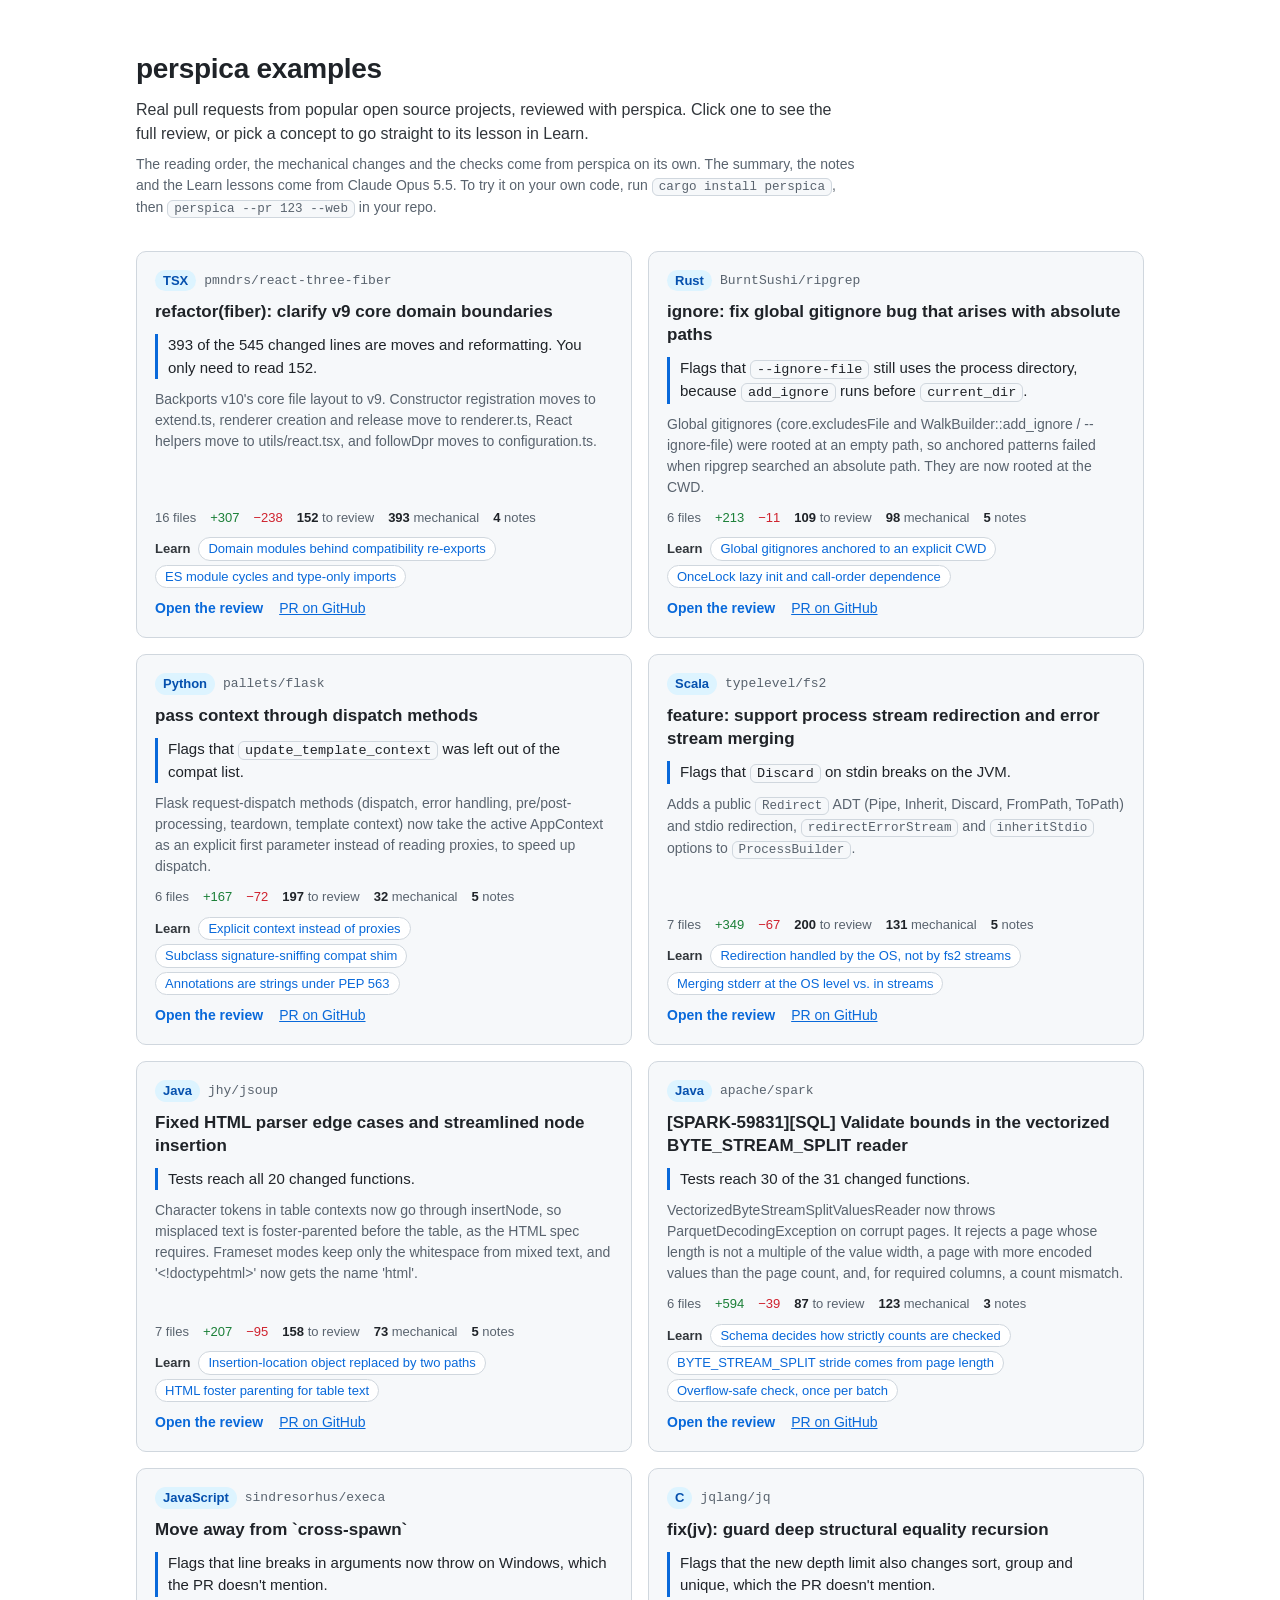
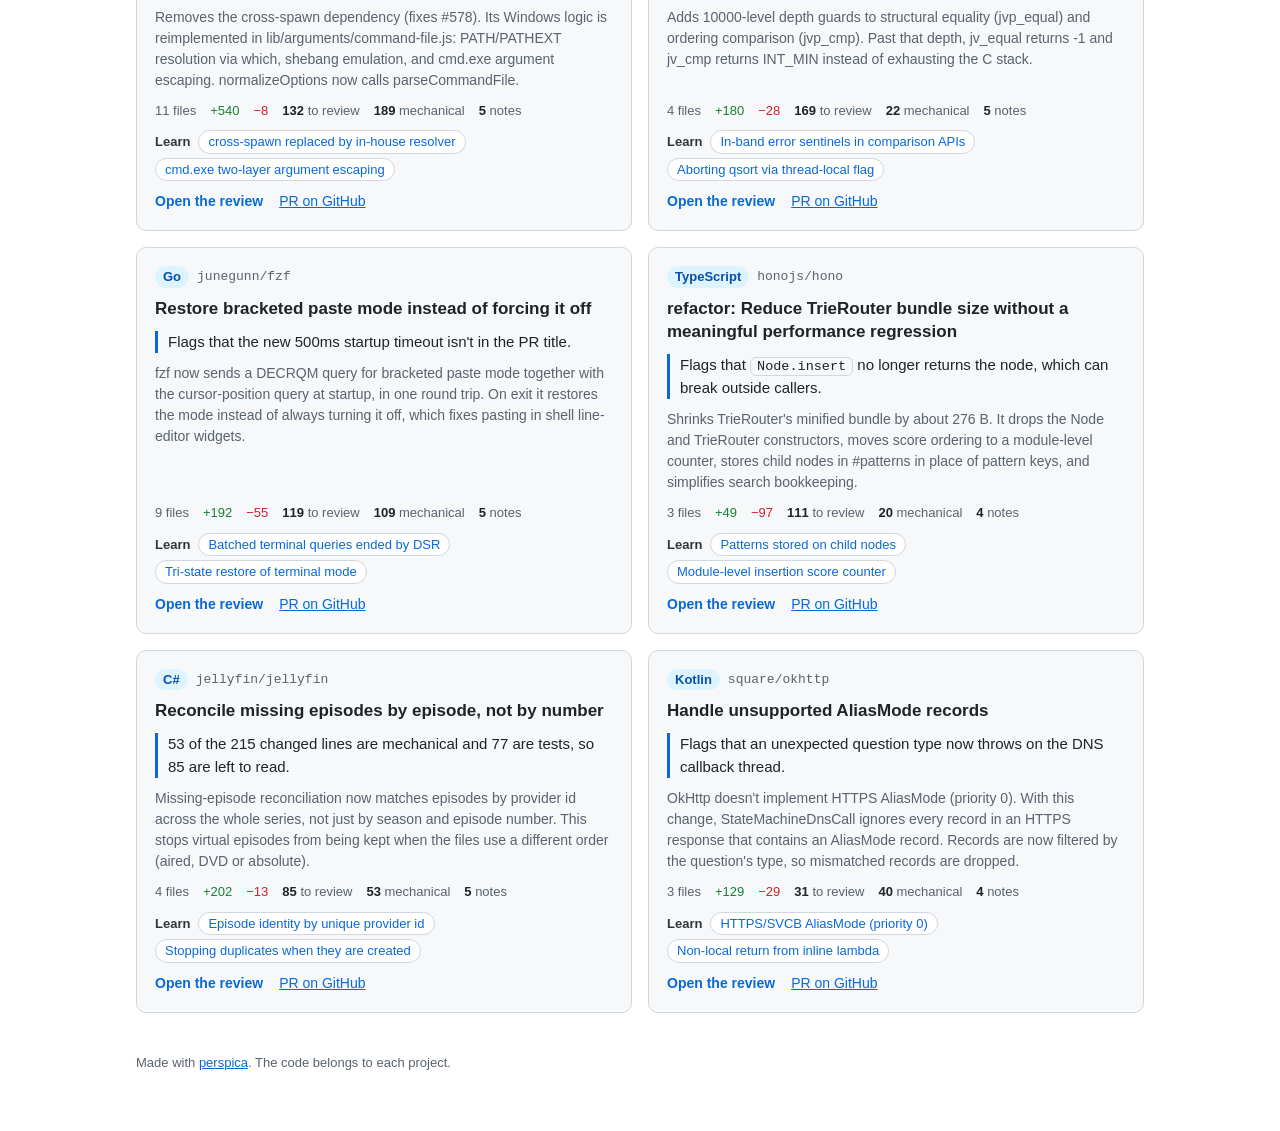
==== index.html @ 1fff48dc "Examples with the new viewer and Learn" ====
<!DOCTYPE html>
<html lang="en">
<head>
<meta charset="UTF-8">
<meta name="viewport" content="width=device-width, initial-scale=1.0">
<title>perspica examples</title>
<meta name="description" content="Real pull requests from popular open source projects, reviewed with perspica.">
<link rel="icon" href="data:image/svg+xml,%3Csvg xmlns='http://www.w3.org/2000/svg' viewBox='0 0 32 32'%3E%3Cg fill='none' stroke-linecap='round' transform='translate(1.4 -1)'%3E%3Cpath stroke='%2357606a' stroke-width='2.8' d='M7.6 13.8V28.4'/%3E%3Ccircle stroke='%2357606a' stroke-width='2.8' cx='15.2' cy='13.8' r='7.6'/%3E%3Cpath stroke='%2358a6ff' stroke-width='3' d='M11.3 13.8h7.8'/%3E%3C/g%3E%3C/svg%3E">
<style>
:root {
    color-scheme: light;
    --bg-0: #ffffff; --bg-1: #f6f8fa; --border: #d0d7de;
    --text-0: #1f2328; --text-1: #31363b; --text-2: #59636e;
    --accent: #0969da; --add: #1a7f37; --del: #cf222e; --chip: #ddf4ff; --chip-fg: #0550ae;
    --font: -apple-system, BlinkMacSystemFont, "Segoe UI", "Noto Sans", Helvetica, Arial, sans-serif;
    --mono: ui-monospace, SFMono-Regular, "SF Mono", Menlo, Consolas, monospace;
}
@media (prefers-color-scheme: dark) {
    :root {
        color-scheme: dark;
        --bg-0: #0d1117; --bg-1: #161b22; --border: #30363d;
        --text-0: #e6edf3; --text-1: #c9d1d9; --text-2: #8b949e;
        --accent: #58a6ff; --add: #56d364; --del: #f85149; --chip: #1f6feb26; --chip-fg: #79c0ff;
    }
}
* { box-sizing: border-box; }
body { margin: 0; background: var(--bg-0); color: var(--text-0); font-family: var(--font); line-height: 1.5; }
main { max-width: 1040px; margin: 0 auto; padding: 48px 16px 64px; }
header h1 { font-size: 28px; margin: 0 0 8px; letter-spacing: -0.01em; }
header h1 a { color: inherit; text-decoration: none; }
header p { margin: 0 0 8px; color: var(--text-1); max-width: 720px; }
header .small { color: var(--text-2); font-size: 14px; }
code { font-family: var(--mono); font-size: 0.9em; background: var(--bg-1); border: 1px solid var(--border); padding: 1px 6px; border-radius: 6px; }
a { color: var(--accent); }
.grid { display: grid; grid-template-columns: repeat(auto-fill, minmax(min(100%, 460px), 1fr)); gap: 16px; margin-top: 32px; }
.card { display: flex; flex-direction: column; gap: 10px; padding: 18px; background: var(--bg-1); border: 1px solid var(--border); border-radius: 10px; }
.meta { display: flex; gap: 8px; align-items: center; font-size: 13px; color: var(--text-2); min-width: 0; }
.lang { background: var(--chip); color: var(--chip-fg); font-weight: 600; padding: 1px 8px; border-radius: 999px; flex: none; }
.repo { font-family: var(--mono); overflow: hidden; text-overflow: ellipsis; white-space: nowrap; }
.card h2 { font-size: 17px; margin: 0; line-height: 1.35; }
.card h2 a { color: var(--text-0); text-decoration: none; }
.card h2 a:hover { color: var(--accent); }
.hook { margin: 0; color: var(--text-0); font-size: 15px; font-weight: 500; padding-left: 10px; border-left: 3px solid var(--accent); }
.summary { margin: 0; color: var(--text-2); font-size: 14px; flex: 1; }
.stats { display: flex; flex-wrap: wrap; gap: 4px 14px; font-size: 13px; color: var(--text-2); }
.stats b { color: var(--text-0); font-weight: 600; }
.add { color: var(--add); } .del { color: var(--del); }
.learn { display: flex; flex-wrap: wrap; align-items: baseline; gap: 4px 8px; margin: 0; font-size: 13px; color: var(--text-2); }
.learn .tag { font-weight: 600; color: var(--text-1); }
.learn a { color: var(--accent); text-decoration: none; background: var(--bg-0); border: 1px solid var(--border); border-radius: 999px; padding: 1px 9px; }
.learn a:hover { border-color: var(--accent); }
.links { display: flex; gap: 16px; font-size: 14px; }
.links .open { font-weight: 600; text-decoration: none; }
.links a:hover { text-decoration: underline; }
footer { margin-top: 40px; color: var(--text-2); font-size: 13px; }
</style>
</head>
<body>
<main>
  <header>
    <h1><a href="https://github.com/sshah03/perspica">perspica</a> examples</h1>
    <p>Real pull requests from popular open source projects, reviewed with perspica. Click one to see the full review, or pick a concept to go straight to its lesson in Learn.</p>
    <p class="small">The reading order, the mechanical changes and the checks come from perspica on its own. The summary, the notes and the Learn lessons come from Claude Opus 5.5. To try it on your own code, run <code>cargo install perspica</code>, then <code>perspica --pr 123 --web</code> in your repo.</p>
  </header>
  <section class="grid">
      <article class="card">
        <div class="meta"><span class="lang">TSX</span><span class="repo">pmndrs/react-three-fiber</span></div>
        <h2><a href="examples/react-three-fiber-4008.html">refactor(fiber): clarify v9 core domain boundaries</a></h2>
        <p class="hook">393 of the 545 changed lines are moves and reformatting. You only need to read 152.</p>
        <p class="summary">Backports v10&#x27;s core file layout to v9. Constructor registration moves to extend.ts, renderer creation and release move to renderer.ts, React helpers move to utils/react.tsx, and followDpr moves to configuration.ts.</p>
        <div class="stats">
          <span>16 files</span><span class="add">+307</span><span class="del">−238</span>
          <span><b>152</b> to review</span><span><b>393</b> mechanical</span><span><b>4</b> notes</span>
        </div>
        <p class="learn"><span class="tag">Learn</span><a href="examples/react-three-fiber-4008.html#area=learn&amp;concept=c1">Domain modules behind compatibility re-exports</a><a href="examples/react-three-fiber-4008.html#area=learn&amp;concept=c2">ES module cycles and type-only imports</a></p>
        <div class="links"><a class="open" href="examples/react-three-fiber-4008.html">Open the review</a><a class="gh" href="https://github.com/pmndrs/react-three-fiber/pull/4008">PR on GitHub</a></div>
      </article>
      <article class="card">
        <div class="meta"><span class="lang">Rust</span><span class="repo">BurntSushi/ripgrep</span></div>
        <h2><a href="examples/ripgrep-3189.html">ignore: fix global gitignore bug that arises with absolute paths</a></h2>
        <p class="hook">Flags that <code>--ignore-file</code> still uses the process directory, because <code>add_ignore</code> runs before <code>current_dir</code>.</p>
        <p class="summary">Global gitignores (core.excludesFile and WalkBuilder::add_ignore / --ignore-file) were rooted at an empty path, so anchored patterns failed when ripgrep searched an absolute path. They are now rooted at the CWD.</p>
        <div class="stats">
          <span>6 files</span><span class="add">+213</span><span class="del">−11</span>
          <span><b>109</b> to review</span><span><b>98</b> mechanical</span><span><b>5</b> notes</span>
        </div>
        <p class="learn"><span class="tag">Learn</span><a href="examples/ripgrep-3189.html#area=learn&amp;concept=c1">Global gitignores anchored to an explicit CWD</a><a href="examples/ripgrep-3189.html#area=learn&amp;concept=c2">OnceLock lazy init and call-order dependence</a></p>
        <div class="links"><a class="open" href="examples/ripgrep-3189.html">Open the review</a><a class="gh" href="https://github.com/BurntSushi/ripgrep/pull/3189">PR on GitHub</a></div>
      </article>
      <article class="card">
        <div class="meta"><span class="lang">Python</span><span class="repo">pallets/flask</span></div>
        <h2><a href="examples/flask-5818.html">pass context through dispatch methods</a></h2>
        <p class="hook">Flags that <code>update_template_context</code> was left out of the compat list.</p>
        <p class="summary">Flask request-dispatch methods (dispatch, error handling, pre/post-processing, teardown, template context) now take the active AppContext as an explicit first parameter instead of reading proxies, to speed up dispatch.</p>
        <div class="stats">
          <span>6 files</span><span class="add">+167</span><span class="del">−72</span>
          <span><b>197</b> to review</span><span><b>32</b> mechanical</span><span><b>5</b> notes</span>
        </div>
        <p class="learn"><span class="tag">Learn</span><a href="examples/flask-5818.html#area=learn&amp;concept=c1">Explicit context instead of proxies</a><a href="examples/flask-5818.html#area=learn&amp;concept=c2">Subclass signature-sniffing compat shim</a><a href="examples/flask-5818.html#area=learn&amp;concept=c3">Annotations are strings under PEP 563</a></p>
        <div class="links"><a class="open" href="examples/flask-5818.html">Open the review</a><a class="gh" href="https://github.com/pallets/flask/pull/5818">PR on GitHub</a></div>
      </article>
      <article class="card">
        <div class="meta"><span class="lang">Scala</span><span class="repo">typelevel/fs2</span></div>
        <h2><a href="examples/fs2-3681.html">feature: support process stream redirection and error stream merging </a></h2>
        <p class="hook">Flags that <code>Discard</code> on stdin breaks on the JVM.</p>
        <p class="summary">Adds a public <code>Redirect</code> ADT (Pipe, Inherit, Discard, FromPath, ToPath) and stdio redirection, <code>redirectErrorStream</code> and <code>inheritStdio</code> options to <code>ProcessBuilder</code>.</p>
        <div class="stats">
          <span>7 files</span><span class="add">+349</span><span class="del">−67</span>
          <span><b>200</b> to review</span><span><b>131</b> mechanical</span><span><b>5</b> notes</span>
        </div>
        <p class="learn"><span class="tag">Learn</span><a href="examples/fs2-3681.html#area=learn&amp;concept=c1">Redirection handled by the OS, not by fs2 streams</a><a href="examples/fs2-3681.html#area=learn&amp;concept=c2">Merging stderr at the OS level vs. in streams</a></p>
        <div class="links"><a class="open" href="examples/fs2-3681.html">Open the review</a><a class="gh" href="https://github.com/typelevel/fs2/pull/3681">PR on GitHub</a></div>
      </article>
      <article class="card">
        <div class="meta"><span class="lang">Java</span><span class="repo">jhy/jsoup</span></div>
        <h2><a href="examples/jsoup-2618.html">Fixed HTML parser edge cases and streamlined node insertion</a></h2>
        <p class="hook">Tests reach all 20 changed functions.</p>
        <p class="summary">Character tokens in table contexts now go through insertNode, so misplaced text is foster-parented before the table, as the HTML spec requires. Frameset modes keep only the whitespace from mixed text, and &#x27;&lt;!doctypehtml&gt;&#x27; now gets the name &#x27;html&#x27;.</p>
        <div class="stats">
          <span>7 files</span><span class="add">+207</span><span class="del">−95</span>
          <span><b>158</b> to review</span><span><b>73</b> mechanical</span><span><b>5</b> notes</span>
        </div>
        <p class="learn"><span class="tag">Learn</span><a href="examples/jsoup-2618.html#area=learn&amp;concept=c1">Insertion-location object replaced by two paths</a><a href="examples/jsoup-2618.html#area=learn&amp;concept=c2">HTML foster parenting for table text</a></p>
        <div class="links"><a class="open" href="examples/jsoup-2618.html">Open the review</a><a class="gh" href="https://github.com/jhy/jsoup/pull/2618">PR on GitHub</a></div>
      </article>
      <article class="card">
        <div class="meta"><span class="lang">Java</span><span class="repo">apache/spark</span></div>
        <h2><a href="examples/spark-59118.html">[SPARK-59831][SQL] Validate bounds in the vectorized BYTE_STREAM_SPLIT reader</a></h2>
        <p class="hook">Tests reach 30 of the 31 changed functions.</p>
        <p class="summary">VectorizedByteStreamSplitValuesReader now throws ParquetDecodingException on corrupt pages. It rejects a page whose length is not a multiple of the value width, a page with more encoded values than the page count, and, for required columns, a count mismatch.</p>
        <div class="stats">
          <span>6 files</span><span class="add">+594</span><span class="del">−39</span>
          <span><b>87</b> to review</span><span><b>123</b> mechanical</span><span><b>3</b> notes</span>
        </div>
        <p class="learn"><span class="tag">Learn</span><a href="examples/spark-59118.html#area=learn&amp;concept=c1">Schema decides how strictly counts are checked</a><a href="examples/spark-59118.html#area=learn&amp;concept=c2">BYTE_STREAM_SPLIT stride comes from page length</a><a href="examples/spark-59118.html#area=learn&amp;concept=c3">Overflow-safe check, once per batch</a></p>
        <div class="links"><a class="open" href="examples/spark-59118.html">Open the review</a><a class="gh" href="https://github.com/apache/spark/pull/59118">PR on GitHub</a></div>
      </article>
      <article class="card">
        <div class="meta"><span class="lang">JavaScript</span><span class="repo">sindresorhus/execa</span></div>
        <h2><a href="examples/execa-1251.html">Move away from `cross-spawn`</a></h2>
        <p class="hook">Flags that line breaks in arguments now throw on Windows, which the PR doesn't mention.</p>
        <p class="summary">Removes the cross-spawn dependency (fixes #578). Its Windows logic is reimplemented in lib/arguments/command-file.js: PATH/PATHEXT resolution via which, shebang emulation, and cmd.exe argument escaping. normalizeOptions now calls parseCommandFile.</p>
        <div class="stats">
          <span>11 files</span><span class="add">+540</span><span class="del">−8</span>
          <span><b>132</b> to review</span><span><b>189</b> mechanical</span><span><b>5</b> notes</span>
        </div>
        <p class="learn"><span class="tag">Learn</span><a href="examples/execa-1251.html#area=learn&amp;concept=c1">cross-spawn replaced by in-house resolver</a><a href="examples/execa-1251.html#area=learn&amp;concept=c2">cmd.exe two-layer argument escaping</a></p>
        <div class="links"><a class="open" href="examples/execa-1251.html">Open the review</a><a class="gh" href="https://github.com/sindresorhus/execa/pull/1251">PR on GitHub</a></div>
      </article>
      <article class="card">
        <div class="meta"><span class="lang">C</span><span class="repo">jqlang/jq</span></div>
        <h2><a href="examples/jq-3539.html">fix(jv): guard deep structural equality recursion</a></h2>
        <p class="hook">Flags that the new depth limit also changes sort, group and unique, which the PR doesn't mention.</p>
        <p class="summary">Adds 10000-level depth guards to structural equality (jvp_equal) and ordering comparison (jvp_cmp). Past that depth, jv_equal returns -1 and jv_cmp returns INT_MIN instead of exhausting the C stack.</p>
        <div class="stats">
          <span>4 files</span><span class="add">+180</span><span class="del">−28</span>
          <span><b>169</b> to review</span><span><b>22</b> mechanical</span><span><b>5</b> notes</span>
        </div>
        <p class="learn"><span class="tag">Learn</span><a href="examples/jq-3539.html#area=learn&amp;concept=c1">In-band error sentinels in comparison APIs</a><a href="examples/jq-3539.html#area=learn&amp;concept=c2">Aborting qsort via thread-local flag</a></p>
        <div class="links"><a class="open" href="examples/jq-3539.html">Open the review</a><a class="gh" href="https://github.com/jqlang/jq/pull/3539">PR on GitHub</a></div>
      </article>
      <article class="card">
        <div class="meta"><span class="lang">Go</span><span class="repo">junegunn/fzf</span></div>
        <h2><a href="examples/fzf-4891.html">Restore bracketed paste mode instead of forcing it off</a></h2>
        <p class="hook">Flags that the new 500ms startup timeout isn't in the PR title.</p>
        <p class="summary">fzf now sends a DECRQM query for bracketed paste mode together with the cursor-position query at startup, in one round trip. On exit it restores the mode instead of always turning it off, which fixes pasting in shell line-editor widgets.</p>
        <div class="stats">
          <span>9 files</span><span class="add">+192</span><span class="del">−55</span>
          <span><b>119</b> to review</span><span><b>109</b> mechanical</span><span><b>5</b> notes</span>
        </div>
        <p class="learn"><span class="tag">Learn</span><a href="examples/fzf-4891.html#area=learn&amp;concept=c1">Batched terminal queries ended by DSR</a><a href="examples/fzf-4891.html#area=learn&amp;concept=c2">Tri-state restore of terminal mode</a></p>
        <div class="links"><a class="open" href="examples/fzf-4891.html">Open the review</a><a class="gh" href="https://github.com/junegunn/fzf/pull/4891">PR on GitHub</a></div>
      </article>
      <article class="card">
        <div class="meta"><span class="lang">TypeScript</span><span class="repo">honojs/hono</span></div>
        <h2><a href="examples/hono-5237.html">refactor: Reduce TrieRouter bundle size without a meaningful performance regression</a></h2>
        <p class="hook">Flags that <code>Node.insert</code> no longer returns the node, which can break outside callers.</p>
        <p class="summary">Shrinks TrieRouter&#x27;s minified bundle by about 276 B. It drops the Node and TrieRouter constructors, moves score ordering to a module-level counter, stores child nodes in #patterns in place of pattern keys, and simplifies search bookkeeping.</p>
        <div class="stats">
          <span>3 files</span><span class="add">+49</span><span class="del">−97</span>
          <span><b>111</b> to review</span><span><b>20</b> mechanical</span><span><b>4</b> notes</span>
        </div>
        <p class="learn"><span class="tag">Learn</span><a href="examples/hono-5237.html#area=learn&amp;concept=c1">Patterns stored on child nodes</a><a href="examples/hono-5237.html#area=learn&amp;concept=c2">Module-level insertion score counter</a></p>
        <div class="links"><a class="open" href="examples/hono-5237.html">Open the review</a><a class="gh" href="https://github.com/honojs/hono/pull/5237">PR on GitHub</a></div>
      </article>
      <article class="card">
        <div class="meta"><span class="lang">C#</span><span class="repo">jellyfin/jellyfin</span></div>
        <h2><a href="examples/jellyfin-18090.html">Reconcile missing episodes by episode, not by number</a></h2>
        <p class="hook">53 of the 215 changed lines are mechanical and 77 are tests, so 85 are left to read.</p>
        <p class="summary">Missing-episode reconciliation now matches episodes by provider id across the whole series, not just by season and episode number. This stops virtual episodes from being kept when the files use a different order (aired, DVD or absolute).</p>
        <div class="stats">
          <span>4 files</span><span class="add">+202</span><span class="del">−13</span>
          <span><b>85</b> to review</span><span><b>53</b> mechanical</span><span><b>5</b> notes</span>
        </div>
        <p class="learn"><span class="tag">Learn</span><a href="examples/jellyfin-18090.html#area=learn&amp;concept=c1">Episode identity by unique provider id</a><a href="examples/jellyfin-18090.html#area=learn&amp;concept=c2">Stopping duplicates when they are created</a></p>
        <div class="links"><a class="open" href="examples/jellyfin-18090.html">Open the review</a><a class="gh" href="https://github.com/jellyfin/jellyfin/pull/18090">PR on GitHub</a></div>
      </article>
      <article class="card">
        <div class="meta"><span class="lang">Kotlin</span><span class="repo">square/okhttp</span></div>
        <h2><a href="examples/okhttp-9656.html">Handle unsupported AliasMode records</a></h2>
        <p class="hook">Flags that an unexpected question type now throws on the DNS callback thread.</p>
        <p class="summary">OkHttp doesn&#x27;t implement HTTPS AliasMode (priority 0). With this change, StateMachineDnsCall ignores every record in an HTTPS response that contains an AliasMode record. Records are now filtered by the question&#x27;s type, so mismatched records are dropped.</p>
        <div class="stats">
          <span>3 files</span><span class="add">+129</span><span class="del">−29</span>
          <span><b>31</b> to review</span><span><b>40</b> mechanical</span><span><b>4</b> notes</span>
        </div>
        <p class="learn"><span class="tag">Learn</span><a href="examples/okhttp-9656.html#area=learn&amp;concept=c1">HTTPS/SVCB AliasMode (priority 0)</a><a href="examples/okhttp-9656.html#area=learn&amp;concept=c2">Non-local return from inline lambda</a></p>
        <div class="links"><a class="open" href="examples/okhttp-9656.html">Open the review</a><a class="gh" href="https://github.com/square/okhttp/pull/9656">PR on GitHub</a></div>
      </article>
  </section>
  <footer>Made with <a href="https://github.com/sshah03/perspica">perspica</a>. The code belongs to each project.</footer>
</main>
</body>
</html>
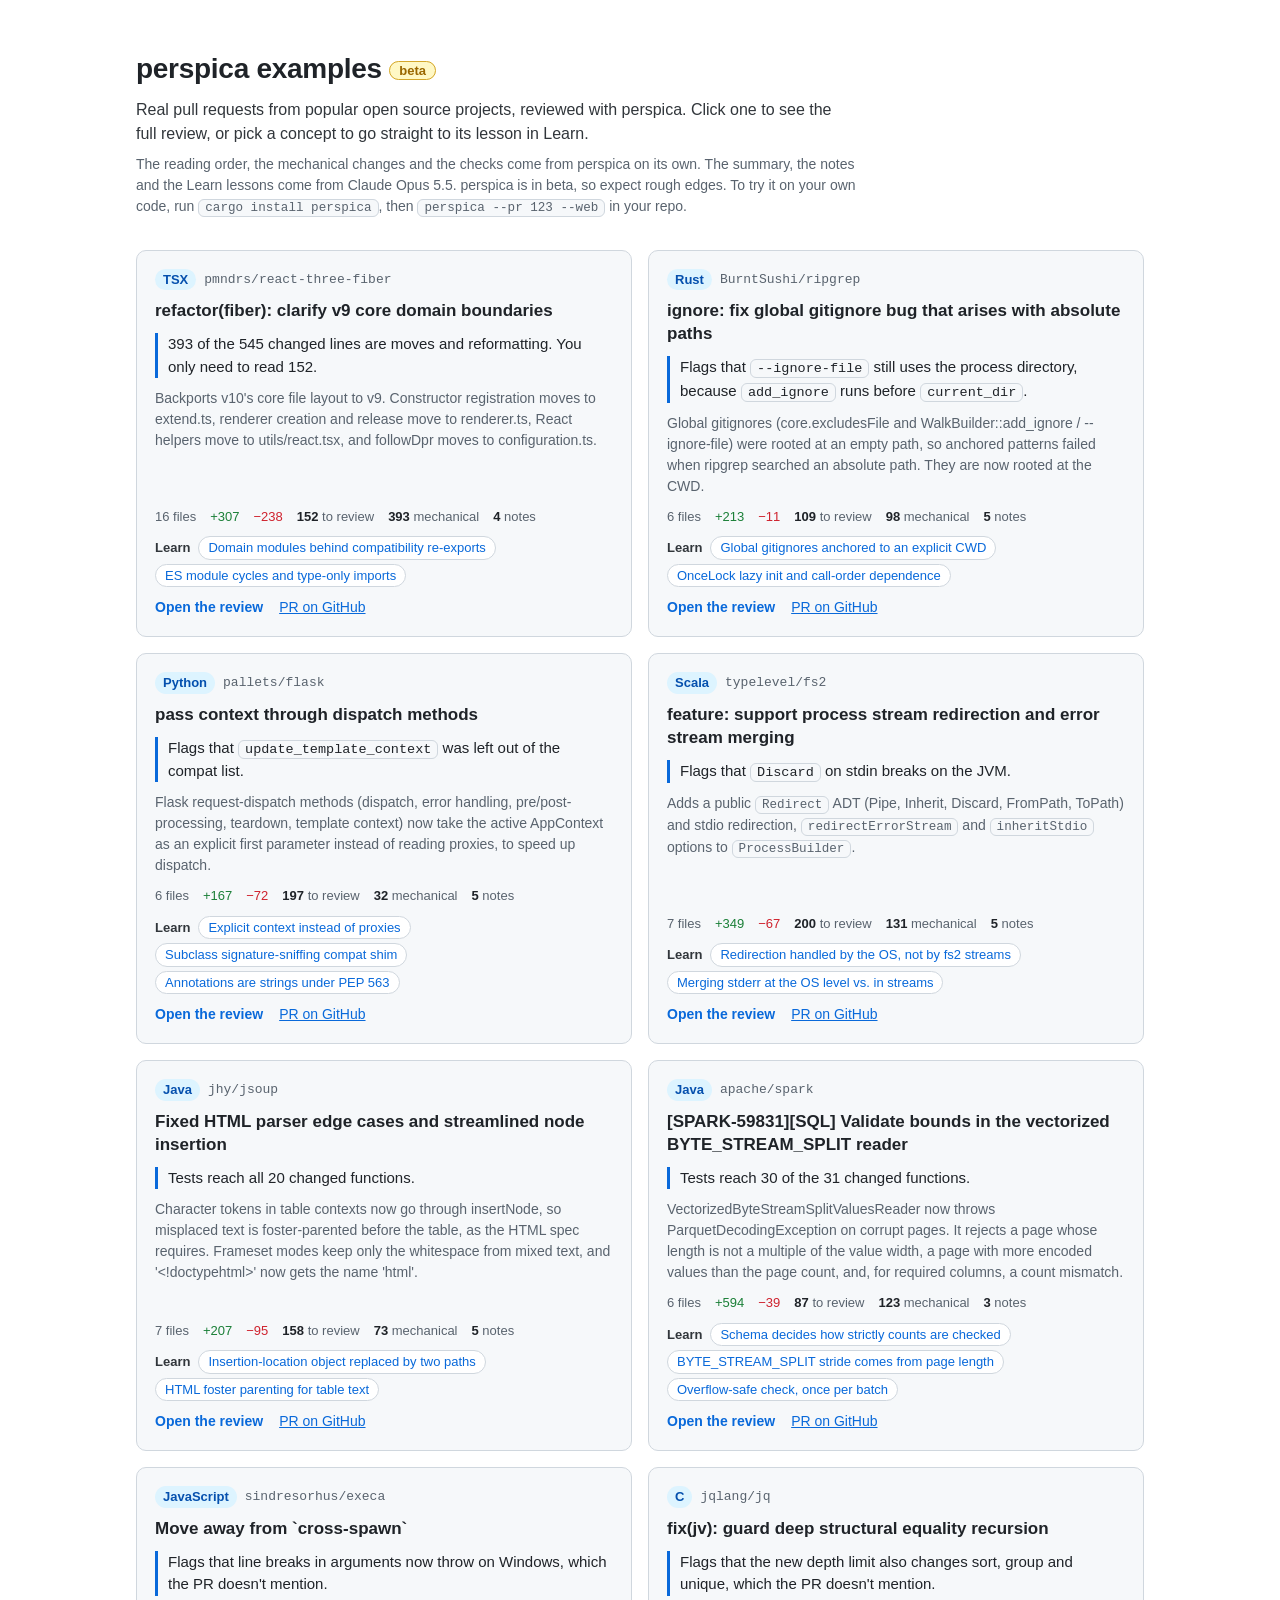
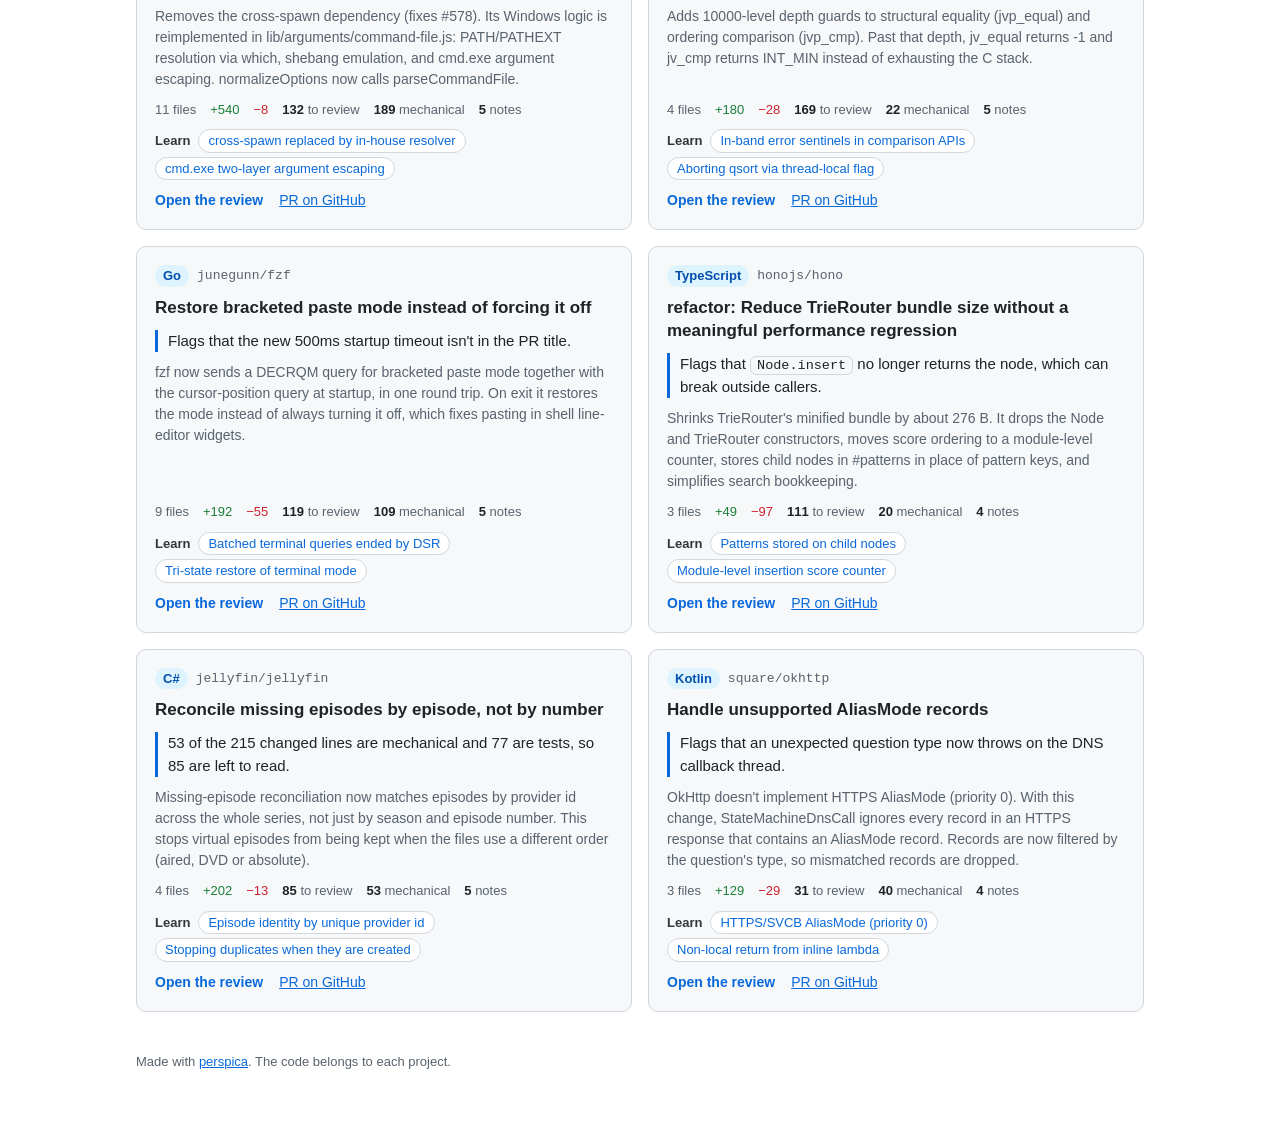
==== commit 38f0922b: "Mark the examples page as beta" ====
--- a/index.html
+++ b/index.html
@@ -28,6 +28,8 @@
 main { max-width: 1040px; margin: 0 auto; padding: 48px 16px 64px; }
 header h1 { font-size: 28px; margin: 0 0 8px; letter-spacing: -0.01em; }
 header h1 a { color: inherit; text-decoration: none; }
+.beta { font-size: 13px; font-weight: 600; vertical-align: middle; color: #9a6700; border: 1px solid #d4a72c; background: #fff8c5; border-radius: 999px; padding: 1px 9px; letter-spacing: 0; }
+@media (prefers-color-scheme: dark) { .beta { color: #e3b341; border-color: #9e6a03; background: #bb800926; } }
 header p { margin: 0 0 8px; color: var(--text-1); max-width: 720px; }
 header .small { color: var(--text-2); font-size: 14px; }
 code { font-family: var(--mono); font-size: 0.9em; background: var(--bg-1); border: 1px solid var(--border); padding: 1px 6px; border-radius: 6px; }
@@ -58,9 +60,9 @@
 <body>
 <main>
   <header>
-    <h1><a href="https://github.com/sshah03/perspica">perspica</a> examples</h1>
+    <h1><a href="https://github.com/sshah03/perspica">perspica</a> examples <span class="beta">beta</span></h1>
     <p>Real pull requests from popular open source projects, reviewed with perspica. Click one to see the full review, or pick a concept to go straight to its lesson in Learn.</p>
-    <p class="small">The reading order, the mechanical changes and the checks come from perspica on its own. The summary, the notes and the Learn lessons come from Claude Opus 5.5. To try it on your own code, run <code>cargo install perspica</code>, then <code>perspica --pr 123 --web</code> in your repo.</p>
+    <p class="small">The reading order, the mechanical changes and the checks come from perspica on its own. The summary, the notes and the Learn lessons come from Claude Opus 5.5. perspica is in beta, so expect rough edges. To try it on your own code, run <code>cargo install perspica</code>, then <code>perspica --pr 123 --web</code> in your repo.</p>
   </header>
   <section class="grid">
       <article class="card">
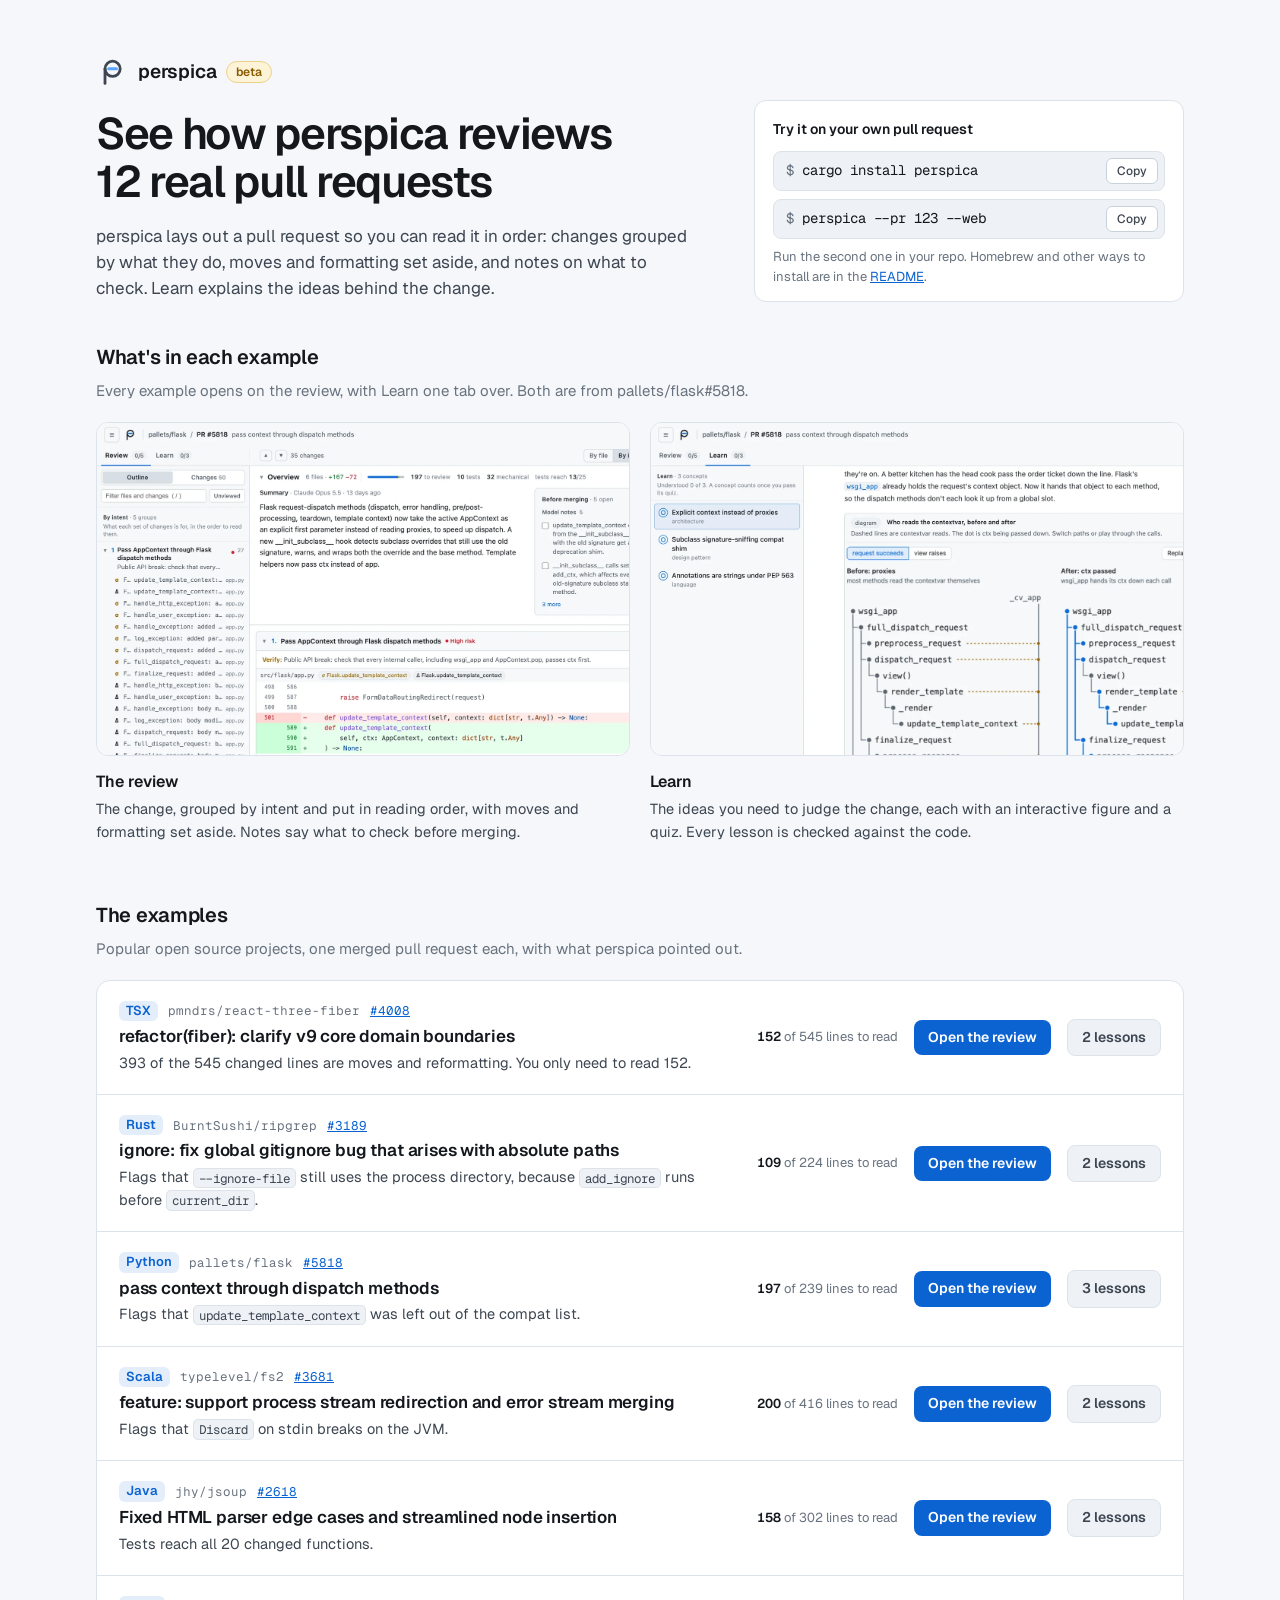
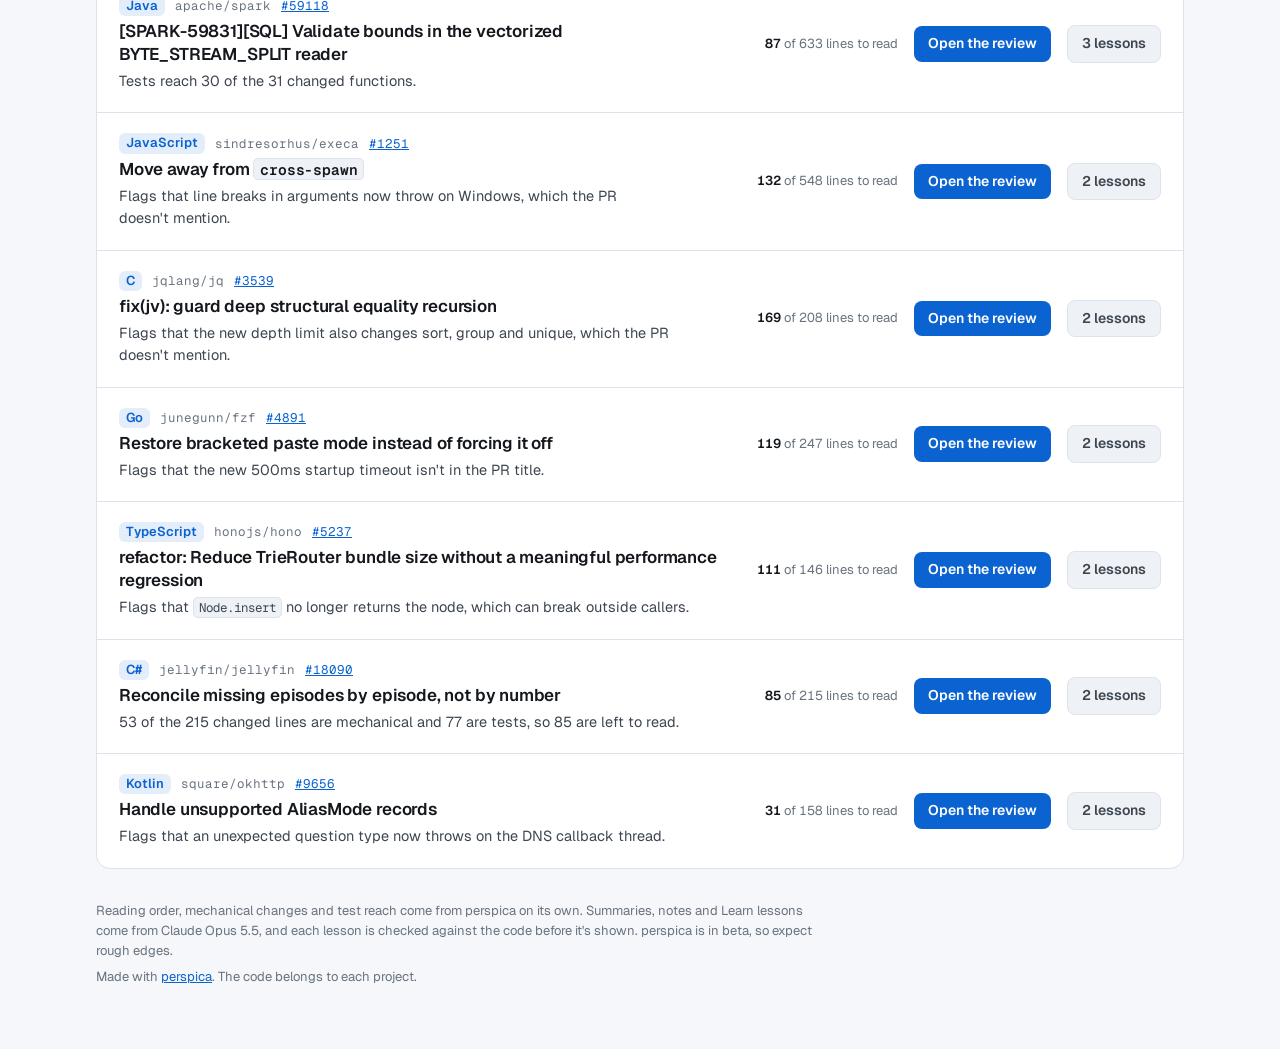
==== commit c74df469: "Examples: a clearer page, and lessons rewritten with the new Learn" ====
--- a/index.html
+++ b/index.html
@@ -4,213 +4,286 @@
 <meta charset="UTF-8">
 <meta name="viewport" content="width=device-width, initial-scale=1.0">
 <title>perspica examples</title>
-<meta name="description" content="Real pull requests from popular open source projects, reviewed with perspica.">
+<meta name="description" content="Real pull requests from popular open source projects, reviewed with perspica, each with interactive lessons on the ideas behind it.">
 <link rel="icon" href="data:image/svg+xml,%3Csvg xmlns='http://www.w3.org/2000/svg' viewBox='0 0 32 32'%3E%3Cg fill='none' stroke-linecap='round' transform='translate(1.4 -1)'%3E%3Cpath stroke='%2357606a' stroke-width='2.8' d='M7.6 13.8V28.4'/%3E%3Ccircle stroke='%2357606a' stroke-width='2.8' cx='15.2' cy='13.8' r='7.6'/%3E%3Cpath stroke='%2358a6ff' stroke-width='3' d='M11.3 13.8h7.8'/%3E%3C/g%3E%3C/svg%3E">
+<link rel="preconnect" href="https://fonts.googleapis.com">
+<link rel="preconnect" href="https://fonts.gstatic.com" crossorigin>
+<link rel="stylesheet" href="https://fonts.googleapis.com/css2?family=Geist:wght@400;500;600;700&family=Geist+Mono:wght@400;500&display=swap">
 <style>
 :root {
     color-scheme: light;
-    --bg-0: #ffffff; --bg-1: #f6f8fa; --border: #d0d7de;
-    --text-0: #1f2328; --text-1: #31363b; --text-2: #59636e;
-    --accent: #0969da; --add: #1a7f37; --del: #cf222e; --chip: #ddf4ff; --chip-fg: #0550ae;
-    --font: -apple-system, BlinkMacSystemFont, "Segoe UI", "Noto Sans", Helvetica, Arial, sans-serif;
-    --mono: ui-monospace, SFMono-Regular, "SF Mono", Menlo, Consolas, monospace;
+    --page: #f5f7fa; --card: #ffffff; --well: #eef2f6; --line: #dde3ea; --line-2: #c9d2dc;
+    --ink: #14181d; --ink-2: #3d4651; --ink-3: #69737f;
+    --blue: #0b63d1; --blue-soft: #e4eefb;
+    --beta: #8a5a00; --beta-bg: #fdf3d7; --beta-line: #ecd28a;
+    --font: "Geist", -apple-system, BlinkMacSystemFont, "Segoe UI", Helvetica, Arial, sans-serif;
+    --mono: "Geist Mono", ui-monospace, "SF Mono", Menlo, Consolas, monospace;
 }
 @media (prefers-color-scheme: dark) {
-    :root {
+    :root:not([data-theme="light"]) {
         color-scheme: dark;
-        --bg-0: #0d1117; --bg-1: #161b22; --border: #30363d;
-        --text-0: #e6edf3; --text-1: #c9d1d9; --text-2: #8b949e;
-        --accent: #58a6ff; --add: #56d364; --del: #f85149; --chip: #1f6feb26; --chip-fg: #79c0ff;
+        --page: #0a0e13; --card: #10161d; --well: #151c25; --line: #212b36; --line-2: #2d3946;
+        --ink: #e8eef4; --ink-2: #b4c0cc; --ink-3: #8794a3;
+        --blue: #58a6ff; --blue-soft: #58a6ff1f;
+        --beta: #e3b341; --beta-bg: #e3b3411a; --beta-line: #6b5414;
     }
 }
+:root[data-theme="dark"] {
+        color-scheme: dark;
+        --page: #0a0e13; --card: #10161d; --well: #151c25; --line: #212b36; --line-2: #2d3946;
+        --ink: #e8eef4; --ink-2: #b4c0cc; --ink-3: #8794a3;
+        --blue: #58a6ff; --blue-soft: #58a6ff1f;
+        --beta: #e3b341; --beta-bg: #e3b3411a; --beta-line: #6b5414;
+}
 * { box-sizing: border-box; }
-body { margin: 0; background: var(--bg-0); color: var(--text-0); font-family: var(--font); line-height: 1.5; }
-main { max-width: 1040px; margin: 0 auto; padding: 48px 16px 64px; }
-header h1 { font-size: 28px; margin: 0 0 8px; letter-spacing: -0.01em; }
-header h1 a { color: inherit; text-decoration: none; }
-.beta { font-size: 13px; font-weight: 600; vertical-align: middle; color: #9a6700; border: 1px solid #d4a72c; background: #fff8c5; border-radius: 999px; padding: 1px 9px; letter-spacing: 0; }
-@media (prefers-color-scheme: dark) { .beta { color: #e3b341; border-color: #9e6a03; background: #bb800926; } }
-header p { margin: 0 0 8px; color: var(--text-1); max-width: 720px; }
-header .small { color: var(--text-2); font-size: 14px; }
-code { font-family: var(--mono); font-size: 0.9em; background: var(--bg-1); border: 1px solid var(--border); padding: 1px 6px; border-radius: 6px; }
-a { color: var(--accent); }
-.grid { display: grid; grid-template-columns: repeat(auto-fill, minmax(min(100%, 460px), 1fr)); gap: 16px; margin-top: 32px; }
-.card { display: flex; flex-direction: column; gap: 10px; padding: 18px; background: var(--bg-1); border: 1px solid var(--border); border-radius: 10px; }
-.meta { display: flex; gap: 8px; align-items: center; font-size: 13px; color: var(--text-2); min-width: 0; }
-.lang { background: var(--chip); color: var(--chip-fg); font-weight: 600; padding: 1px 8px; border-radius: 999px; flex: none; }
-.repo { font-family: var(--mono); overflow: hidden; text-overflow: ellipsis; white-space: nowrap; }
-.card h2 { font-size: 17px; margin: 0; line-height: 1.35; }
-.card h2 a { color: var(--text-0); text-decoration: none; }
-.card h2 a:hover { color: var(--accent); }
-.hook { margin: 0; color: var(--text-0); font-size: 15px; font-weight: 500; padding-left: 10px; border-left: 3px solid var(--accent); }
-.summary { margin: 0; color: var(--text-2); font-size: 14px; flex: 1; }
-.stats { display: flex; flex-wrap: wrap; gap: 4px 14px; font-size: 13px; color: var(--text-2); }
-.stats b { color: var(--text-0); font-weight: 600; }
-.add { color: var(--add); } .del { color: var(--del); }
-.learn { display: flex; flex-wrap: wrap; align-items: baseline; gap: 4px 8px; margin: 0; font-size: 13px; color: var(--text-2); }
-.learn .tag { font-weight: 600; color: var(--text-1); }
-.learn a { color: var(--accent); text-decoration: none; background: var(--bg-0); border: 1px solid var(--border); border-radius: 999px; padding: 1px 9px; }
-.learn a:hover { border-color: var(--accent); }
-.links { display: flex; gap: 16px; font-size: 14px; }
-.links .open { font-weight: 600; text-decoration: none; }
-.links a:hover { text-decoration: underline; }
-footer { margin-top: 40px; color: var(--text-2); font-size: 13px; }
+html { -webkit-text-size-adjust: 100%; }
+body { margin: 0; background: var(--page); color: var(--ink); font: 15px/1.55 var(--font); }
+a { color: var(--blue); }
+code { font-family: var(--mono); font-size: 0.86em; background: var(--well); border: 1px solid var(--line); padding: 0.05em 0.4em; border-radius: 5px; overflow-wrap: anywhere; }
+.wrap { max-width: 1120px; margin: 0 auto; padding-inline: 16px; }
+:focus-visible { outline: 2px solid var(--blue); outline-offset: 2px; }
+
+/* Header */
+header { padding-block: 56px 40px; display: grid; gap: 28px 56px; grid-template-columns: minmax(0, 1fr); }
+@media (min-width: 900px) { header { grid-template-columns: minmax(0, 1.4fr) minmax(0, 1fr); align-items: end; } }
+.brand { display: flex; align-items: center; gap: 10px; margin-bottom: 22px; }
+.brand svg { width: 32px; height: 32px; flex: none; color: var(--ink-2); }
+.brand a { color: var(--ink); text-decoration: none; font-weight: 600; font-size: 19px; letter-spacing: -0.01em; }
+.beta { font-size: 12px; font-weight: 600; color: var(--beta); background: var(--beta-bg); border: 1px solid var(--beta-line); border-radius: 999px; padding: 1px 9px; }
+h1 { font-size: clamp(30px, 4.4vw, 44px); line-height: 1.1; letter-spacing: -0.03em; font-weight: 600; margin: 0 0 16px; text-wrap: balance; }
+.lede { margin: 0; color: var(--ink-2); font-size: 17px; max-width: 60ch; text-wrap: pretty; }
+.try { background: var(--card); border: 1px solid var(--line); border-radius: 12px; padding: 18px 18px 14px; min-width: 0; }
+.try h2 { font-size: 14px; font-weight: 600; margin: 0 0 10px; }
+.cmd { display: flex; align-items: center; gap: 10px; background: var(--well); border: 1px solid var(--line); border-radius: 8px; padding: 6px 6px 6px 12px; font: 14px/1.4 var(--mono); margin-bottom: 8px; min-width: 0; }
+.cmd span { flex: 1; min-width: 0; overflow-x: auto; white-space: nowrap; }
+.cmd span::before { content: "$ "; color: var(--ink-3); }
+.copy { flex: none; font: 500 12px var(--font); color: var(--ink-2); background: var(--card); border: 1px solid var(--line-2); border-radius: 6px; padding: 4px 10px; cursor: pointer; }
+.copy:hover { color: var(--ink); border-color: var(--ink-3); }
+.try p { margin: 8px 0 0; font-size: 13px; color: var(--ink-3); }
+
+/* What's in an example */
+h2.section { font-size: 20px; letter-spacing: -0.015em; font-weight: 600; margin: 0 0 6px; }
+.section-lede { margin: 0 0 20px; color: var(--ink-3); font-size: 15px; }
+.tour { display: grid; grid-template-columns: minmax(0, 1fr); gap: 20px; padding-bottom: 56px; }
+@media (min-width: 860px) { .tour { grid-template-columns: repeat(2, minmax(0, 1fr)); } }
+.shot { margin: 0; display: flex; flex-direction: column; gap: 14px; min-width: 0; }
+.shot a { display: block; border: 1px solid var(--line); border-radius: 12px; overflow: hidden; background: var(--card); aspect-ratio: 16 / 10; }
+.shot a:hover { border-color: var(--line-2); }
+.shot img { display: block; width: 100%; height: 100%; object-fit: cover; object-position: top left; }
+.shot figcaption b { display: block; font-size: 16px; font-weight: 600; margin-bottom: 2px; }
+.shot figcaption span { color: var(--ink-2); font-size: 14.5px; }
+
+/* The list */
+.list { list-style: none; margin: 0; padding: 0; background: var(--card); border: 1px solid var(--line); border-radius: 14px; }
+.ex { display: grid; grid-template-columns: minmax(0, 1fr); gap: 12px 32px; padding: 20px 22px; border-top: 1px solid var(--line); }
+.ex:first-child { border-top: 0; }
+@media (min-width: 820px) { .ex { grid-template-columns: minmax(0, 1fr) auto; align-items: center; } }
+.ex-meta { display: flex; align-items: center; gap: 10px; font-size: 13px; color: var(--ink-3); min-width: 0; margin-bottom: 4px; }
+.lang { flex: none; font-weight: 600; color: var(--blue); background: var(--blue-soft); border-radius: 6px; padding: 0 7px; }
+.repo { font-family: var(--mono); font-size: 12.5px; overflow: hidden; text-overflow: ellipsis; white-space: nowrap; }
+.ex h3 { font-size: 17px; line-height: 1.35; font-weight: 600; margin: 0 0 4px; letter-spacing: -0.01em; }
+.ex h3 a { color: var(--ink); text-decoration: none; }
+.ex h3 a:hover { color: var(--blue); }
+.ex p { margin: 0; font-size: 14.5px; color: var(--ink-2); max-width: 72ch; text-wrap: pretty; }
+.ex-side { display: flex; flex-wrap: wrap; align-items: center; gap: 10px 16px; }
+.read { font-size: 13px; color: var(--ink-3); font-variant-numeric: tabular-nums; white-space: nowrap; }
+.read b { color: var(--ink); font-weight: 600; }
+.btn { font-size: 14px; font-weight: 600; text-decoration: none; border-radius: 8px; padding: 7px 14px; white-space: nowrap; }
+.btn.primary { color: #fff; background: var(--blue); }
+:root[data-theme="dark"] .btn.primary { color: #0a0e13; }
+@media (prefers-color-scheme: dark) { :root:not([data-theme="light"]) .btn.primary { color: #0a0e13; } }
+.btn.primary:hover { filter: brightness(1.08); }
+.btn.quiet { color: var(--ink-2); background: var(--well); border: 1px solid var(--line); }
+.btn.quiet:hover { color: var(--ink); border-color: var(--line-2); }
+footer { padding-block: 32px 56px; font-size: 13px; color: var(--ink-3); }
+footer p { margin: 0 0 6px; max-width: 80ch; }
 </style>
 </head>
 <body>
-<main>
+<div class="wrap">
   <header>
-    <h1><a href="https://github.com/sshah03/perspica">perspica</a> examples <span class="beta">beta</span></h1>
-    <p>Real pull requests from popular open source projects, reviewed with perspica. Click one to see the full review, or pick a concept to go straight to its lesson in Learn.</p>
-    <p class="small">The reading order, the mechanical changes and the checks come from perspica on its own. The summary, the notes and the Learn lessons come from Claude Opus 5.5. perspica is in beta, so expect rough edges. To try it on your own code, run <code>cargo install perspica</code>, then <code>perspica --pr 123 --web</code> in your repo.</p>
+    <div>
+      <div class="brand">
+        <svg viewBox="0 0 32 32" aria-hidden="true"><g fill="none" stroke-linecap="round" transform="translate(1.4 -1)"><path stroke="currentColor" stroke-width="2.8" d="M7.6 13.8V28.4"/><circle stroke="currentColor" stroke-width="2.8" cx="15.2" cy="13.8" r="7.6"/><path stroke="#58a6ff" stroke-width="3" d="M11.3 13.8h7.8"/></g></svg>
+        <a href="https://github.com/sshah03/perspica">perspica</a><span class="beta">beta</span>
+      </div>
+      <h1>See how perspica reviews 12 real pull requests</h1>
+      <p class="lede">perspica lays out a pull request so you can read it in order: changes grouped by what they do, moves and formatting set aside, and notes on what to check. Learn explains the ideas behind the change.</p>
+    </div>
+    <aside class="try">
+      <h2>Try it on your own pull request</h2>
+      <div class="cmd"><span>cargo install perspica</span><button class="copy" type="button">Copy</button></div>
+      <div class="cmd"><span>perspica --pr 123 --web</span><button class="copy" type="button">Copy</button></div>
+      <p>Run the second one in your repo. Homebrew and other ways to install are in the <a href="https://github.com/sshah03/perspica#install">README</a>.</p>
+    </aside>
   </header>
-  <section class="grid">
-      <article class="card">
-        <div class="meta"><span class="lang">TSX</span><span class="repo">pmndrs/react-three-fiber</span></div>
-        <h2><a href="examples/react-three-fiber-4008.html">refactor(fiber): clarify v9 core domain boundaries</a></h2>
-        <p class="hook">393 of the 545 changed lines are moves and reformatting. You only need to read 152.</p>
-        <p class="summary">Backports v10&#x27;s core file layout to v9. Constructor registration moves to extend.ts, renderer creation and release move to renderer.ts, React helpers move to utils/react.tsx, and followDpr moves to configuration.ts.</p>
-        <div class="stats">
-          <span>16 files</span><span class="add">+307</span><span class="del">−238</span>
-          <span><b>152</b> to review</span><span><b>393</b> mechanical</span><span><b>4</b> notes</span>
-        </div>
-        <p class="learn"><span class="tag">Learn</span><a href="examples/react-three-fiber-4008.html#area=learn&amp;concept=c1">Domain modules behind compatibility re-exports</a><a href="examples/react-three-fiber-4008.html#area=learn&amp;concept=c2">ES module cycles and type-only imports</a></p>
-        <div class="links"><a class="open" href="examples/react-three-fiber-4008.html">Open the review</a><a class="gh" href="https://github.com/pmndrs/react-three-fiber/pull/4008">PR on GitHub</a></div>
-      </article>
-      <article class="card">
-        <div class="meta"><span class="lang">Rust</span><span class="repo">BurntSushi/ripgrep</span></div>
-        <h2><a href="examples/ripgrep-3189.html">ignore: fix global gitignore bug that arises with absolute paths</a></h2>
-        <p class="hook">Flags that <code>--ignore-file</code> still uses the process directory, because <code>add_ignore</code> runs before <code>current_dir</code>.</p>
-        <p class="summary">Global gitignores (core.excludesFile and WalkBuilder::add_ignore / --ignore-file) were rooted at an empty path, so anchored patterns failed when ripgrep searched an absolute path. They are now rooted at the CWD.</p>
-        <div class="stats">
-          <span>6 files</span><span class="add">+213</span><span class="del">−11</span>
-          <span><b>109</b> to review</span><span><b>98</b> mechanical</span><span><b>5</b> notes</span>
-        </div>
-        <p class="learn"><span class="tag">Learn</span><a href="examples/ripgrep-3189.html#area=learn&amp;concept=c1">Global gitignores anchored to an explicit CWD</a><a href="examples/ripgrep-3189.html#area=learn&amp;concept=c2">OnceLock lazy init and call-order dependence</a></p>
-        <div class="links"><a class="open" href="examples/ripgrep-3189.html">Open the review</a><a class="gh" href="https://github.com/BurntSushi/ripgrep/pull/3189">PR on GitHub</a></div>
-      </article>
-      <article class="card">
-        <div class="meta"><span class="lang">Python</span><span class="repo">pallets/flask</span></div>
-        <h2><a href="examples/flask-5818.html">pass context through dispatch methods</a></h2>
-        <p class="hook">Flags that <code>update_template_context</code> was left out of the compat list.</p>
-        <p class="summary">Flask request-dispatch methods (dispatch, error handling, pre/post-processing, teardown, template context) now take the active AppContext as an explicit first parameter instead of reading proxies, to speed up dispatch.</p>
-        <div class="stats">
-          <span>6 files</span><span class="add">+167</span><span class="del">−72</span>
-          <span><b>197</b> to review</span><span><b>32</b> mechanical</span><span><b>5</b> notes</span>
-        </div>
-        <p class="learn"><span class="tag">Learn</span><a href="examples/flask-5818.html#area=learn&amp;concept=c1">Explicit context instead of proxies</a><a href="examples/flask-5818.html#area=learn&amp;concept=c2">Subclass signature-sniffing compat shim</a><a href="examples/flask-5818.html#area=learn&amp;concept=c3">Annotations are strings under PEP 563</a></p>
-        <div class="links"><a class="open" href="examples/flask-5818.html">Open the review</a><a class="gh" href="https://github.com/pallets/flask/pull/5818">PR on GitHub</a></div>
-      </article>
-      <article class="card">
-        <div class="meta"><span class="lang">Scala</span><span class="repo">typelevel/fs2</span></div>
-        <h2><a href="examples/fs2-3681.html">feature: support process stream redirection and error stream merging </a></h2>
-        <p class="hook">Flags that <code>Discard</code> on stdin breaks on the JVM.</p>
-        <p class="summary">Adds a public <code>Redirect</code> ADT (Pipe, Inherit, Discard, FromPath, ToPath) and stdio redirection, <code>redirectErrorStream</code> and <code>inheritStdio</code> options to <code>ProcessBuilder</code>.</p>
-        <div class="stats">
-          <span>7 files</span><span class="add">+349</span><span class="del">−67</span>
-          <span><b>200</b> to review</span><span><b>131</b> mechanical</span><span><b>5</b> notes</span>
-        </div>
-        <p class="learn"><span class="tag">Learn</span><a href="examples/fs2-3681.html#area=learn&amp;concept=c1">Redirection handled by the OS, not by fs2 streams</a><a href="examples/fs2-3681.html#area=learn&amp;concept=c2">Merging stderr at the OS level vs. in streams</a></p>
-        <div class="links"><a class="open" href="examples/fs2-3681.html">Open the review</a><a class="gh" href="https://github.com/typelevel/fs2/pull/3681">PR on GitHub</a></div>
-      </article>
-      <article class="card">
-        <div class="meta"><span class="lang">Java</span><span class="repo">jhy/jsoup</span></div>
-        <h2><a href="examples/jsoup-2618.html">Fixed HTML parser edge cases and streamlined node insertion</a></h2>
-        <p class="hook">Tests reach all 20 changed functions.</p>
-        <p class="summary">Character tokens in table contexts now go through insertNode, so misplaced text is foster-parented before the table, as the HTML spec requires. Frameset modes keep only the whitespace from mixed text, and &#x27;&lt;!doctypehtml&gt;&#x27; now gets the name &#x27;html&#x27;.</p>
-        <div class="stats">
-          <span>7 files</span><span class="add">+207</span><span class="del">−95</span>
-          <span><b>158</b> to review</span><span><b>73</b> mechanical</span><span><b>5</b> notes</span>
-        </div>
-        <p class="learn"><span class="tag">Learn</span><a href="examples/jsoup-2618.html#area=learn&amp;concept=c1">Insertion-location object replaced by two paths</a><a href="examples/jsoup-2618.html#area=learn&amp;concept=c2">HTML foster parenting for table text</a></p>
-        <div class="links"><a class="open" href="examples/jsoup-2618.html">Open the review</a><a class="gh" href="https://github.com/jhy/jsoup/pull/2618">PR on GitHub</a></div>
-      </article>
-      <article class="card">
-        <div class="meta"><span class="lang">Java</span><span class="repo">apache/spark</span></div>
-        <h2><a href="examples/spark-59118.html">[SPARK-59831][SQL] Validate bounds in the vectorized BYTE_STREAM_SPLIT reader</a></h2>
-        <p class="hook">Tests reach 30 of the 31 changed functions.</p>
-        <p class="summary">VectorizedByteStreamSplitValuesReader now throws ParquetDecodingException on corrupt pages. It rejects a page whose length is not a multiple of the value width, a page with more encoded values than the page count, and, for required columns, a count mismatch.</p>
-        <div class="stats">
-          <span>6 files</span><span class="add">+594</span><span class="del">−39</span>
-          <span><b>87</b> to review</span><span><b>123</b> mechanical</span><span><b>3</b> notes</span>
-        </div>
-        <p class="learn"><span class="tag">Learn</span><a href="examples/spark-59118.html#area=learn&amp;concept=c1">Schema decides how strictly counts are checked</a><a href="examples/spark-59118.html#area=learn&amp;concept=c2">BYTE_STREAM_SPLIT stride comes from page length</a><a href="examples/spark-59118.html#area=learn&amp;concept=c3">Overflow-safe check, once per batch</a></p>
-        <div class="links"><a class="open" href="examples/spark-59118.html">Open the review</a><a class="gh" href="https://github.com/apache/spark/pull/59118">PR on GitHub</a></div>
-      </article>
-      <article class="card">
-        <div class="meta"><span class="lang">JavaScript</span><span class="repo">sindresorhus/execa</span></div>
-        <h2><a href="examples/execa-1251.html">Move away from `cross-spawn`</a></h2>
-        <p class="hook">Flags that line breaks in arguments now throw on Windows, which the PR doesn't mention.</p>
-        <p class="summary">Removes the cross-spawn dependency (fixes #578). Its Windows logic is reimplemented in lib/arguments/command-file.js: PATH/PATHEXT resolution via which, shebang emulation, and cmd.exe argument escaping. normalizeOptions now calls parseCommandFile.</p>
-        <div class="stats">
-          <span>11 files</span><span class="add">+540</span><span class="del">−8</span>
-          <span><b>132</b> to review</span><span><b>189</b> mechanical</span><span><b>5</b> notes</span>
-        </div>
-        <p class="learn"><span class="tag">Learn</span><a href="examples/execa-1251.html#area=learn&amp;concept=c1">cross-spawn replaced by in-house resolver</a><a href="examples/execa-1251.html#area=learn&amp;concept=c2">cmd.exe two-layer argument escaping</a></p>
-        <div class="links"><a class="open" href="examples/execa-1251.html">Open the review</a><a class="gh" href="https://github.com/sindresorhus/execa/pull/1251">PR on GitHub</a></div>
-      </article>
-      <article class="card">
-        <div class="meta"><span class="lang">C</span><span class="repo">jqlang/jq</span></div>
-        <h2><a href="examples/jq-3539.html">fix(jv): guard deep structural equality recursion</a></h2>
-        <p class="hook">Flags that the new depth limit also changes sort, group and unique, which the PR doesn't mention.</p>
-        <p class="summary">Adds 10000-level depth guards to structural equality (jvp_equal) and ordering comparison (jvp_cmp). Past that depth, jv_equal returns -1 and jv_cmp returns INT_MIN instead of exhausting the C stack.</p>
-        <div class="stats">
-          <span>4 files</span><span class="add">+180</span><span class="del">−28</span>
-          <span><b>169</b> to review</span><span><b>22</b> mechanical</span><span><b>5</b> notes</span>
-        </div>
-        <p class="learn"><span class="tag">Learn</span><a href="examples/jq-3539.html#area=learn&amp;concept=c1">In-band error sentinels in comparison APIs</a><a href="examples/jq-3539.html#area=learn&amp;concept=c2">Aborting qsort via thread-local flag</a></p>
-        <div class="links"><a class="open" href="examples/jq-3539.html">Open the review</a><a class="gh" href="https://github.com/jqlang/jq/pull/3539">PR on GitHub</a></div>
-      </article>
-      <article class="card">
-        <div class="meta"><span class="lang">Go</span><span class="repo">junegunn/fzf</span></div>
-        <h2><a href="examples/fzf-4891.html">Restore bracketed paste mode instead of forcing it off</a></h2>
-        <p class="hook">Flags that the new 500ms startup timeout isn't in the PR title.</p>
-        <p class="summary">fzf now sends a DECRQM query for bracketed paste mode together with the cursor-position query at startup, in one round trip. On exit it restores the mode instead of always turning it off, which fixes pasting in shell line-editor widgets.</p>
-        <div class="stats">
-          <span>9 files</span><span class="add">+192</span><span class="del">−55</span>
-          <span><b>119</b> to review</span><span><b>109</b> mechanical</span><span><b>5</b> notes</span>
-        </div>
-        <p class="learn"><span class="tag">Learn</span><a href="examples/fzf-4891.html#area=learn&amp;concept=c1">Batched terminal queries ended by DSR</a><a href="examples/fzf-4891.html#area=learn&amp;concept=c2">Tri-state restore of terminal mode</a></p>
-        <div class="links"><a class="open" href="examples/fzf-4891.html">Open the review</a><a class="gh" href="https://github.com/junegunn/fzf/pull/4891">PR on GitHub</a></div>
-      </article>
-      <article class="card">
-        <div class="meta"><span class="lang">TypeScript</span><span class="repo">honojs/hono</span></div>
-        <h2><a href="examples/hono-5237.html">refactor: Reduce TrieRouter bundle size without a meaningful performance regression</a></h2>
-        <p class="hook">Flags that <code>Node.insert</code> no longer returns the node, which can break outside callers.</p>
-        <p class="summary">Shrinks TrieRouter&#x27;s minified bundle by about 276 B. It drops the Node and TrieRouter constructors, moves score ordering to a module-level counter, stores child nodes in #patterns in place of pattern keys, and simplifies search bookkeeping.</p>
-        <div class="stats">
-          <span>3 files</span><span class="add">+49</span><span class="del">−97</span>
-          <span><b>111</b> to review</span><span><b>20</b> mechanical</span><span><b>4</b> notes</span>
-        </div>
-        <p class="learn"><span class="tag">Learn</span><a href="examples/hono-5237.html#area=learn&amp;concept=c1">Patterns stored on child nodes</a><a href="examples/hono-5237.html#area=learn&amp;concept=c2">Module-level insertion score counter</a></p>
-        <div class="links"><a class="open" href="examples/hono-5237.html">Open the review</a><a class="gh" href="https://github.com/honojs/hono/pull/5237">PR on GitHub</a></div>
-      </article>
-      <article class="card">
-        <div class="meta"><span class="lang">C#</span><span class="repo">jellyfin/jellyfin</span></div>
-        <h2><a href="examples/jellyfin-18090.html">Reconcile missing episodes by episode, not by number</a></h2>
-        <p class="hook">53 of the 215 changed lines are mechanical and 77 are tests, so 85 are left to read.</p>
-        <p class="summary">Missing-episode reconciliation now matches episodes by provider id across the whole series, not just by season and episode number. This stops virtual episodes from being kept when the files use a different order (aired, DVD or absolute).</p>
-        <div class="stats">
-          <span>4 files</span><span class="add">+202</span><span class="del">−13</span>
-          <span><b>85</b> to review</span><span><b>53</b> mechanical</span><span><b>5</b> notes</span>
-        </div>
-        <p class="learn"><span class="tag">Learn</span><a href="examples/jellyfin-18090.html#area=learn&amp;concept=c1">Episode identity by unique provider id</a><a href="examples/jellyfin-18090.html#area=learn&amp;concept=c2">Stopping duplicates when they are created</a></p>
-        <div class="links"><a class="open" href="examples/jellyfin-18090.html">Open the review</a><a class="gh" href="https://github.com/jellyfin/jellyfin/pull/18090">PR on GitHub</a></div>
-      </article>
-      <article class="card">
-        <div class="meta"><span class="lang">Kotlin</span><span class="repo">square/okhttp</span></div>
-        <h2><a href="examples/okhttp-9656.html">Handle unsupported AliasMode records</a></h2>
-        <p class="hook">Flags that an unexpected question type now throws on the DNS callback thread.</p>
-        <p class="summary">OkHttp doesn&#x27;t implement HTTPS AliasMode (priority 0). With this change, StateMachineDnsCall ignores every record in an HTTPS response that contains an AliasMode record. Records are now filtered by the question&#x27;s type, so mismatched records are dropped.</p>
-        <div class="stats">
-          <span>3 files</span><span class="add">+129</span><span class="del">−29</span>
-          <span><b>31</b> to review</span><span><b>40</b> mechanical</span><span><b>4</b> notes</span>
-        </div>
-        <p class="learn"><span class="tag">Learn</span><a href="examples/okhttp-9656.html#area=learn&amp;concept=c1">HTTPS/SVCB AliasMode (priority 0)</a><a href="examples/okhttp-9656.html#area=learn&amp;concept=c2">Non-local return from inline lambda</a></p>
-        <div class="links"><a class="open" href="examples/okhttp-9656.html">Open the review</a><a class="gh" href="https://github.com/square/okhttp/pull/9656">PR on GitHub</a></div>
-      </article>
+
+  <section>
+    <h2 class="section">What's in each example</h2>
+    <p class="section-lede">Every example opens on the review, with Learn one tab over. Both are from pallets/flask#5818.</p>
+    <div class="tour">
+      <figure class="shot">
+        <a href="examples/flask-5818.html"><picture><source srcset="img/review-dark.webp" media="(prefers-color-scheme: dark)"><img src="img/review-light.webp" alt="The review" loading="lazy" width="1400" height="853"></picture></a>
+        <figcaption><b>The review</b><span>The change, grouped by intent and put in reading order, with moves and formatting set aside. Notes say what to check before merging.</span></figcaption>
+      </figure>
+      <figure class="shot">
+        <a href="examples/flask-5818.html#area=learn&amp;concept=c1"><picture><source srcset="img/learn-dark.webp" media="(prefers-color-scheme: dark)"><img src="img/learn-light.webp" alt="Learn" loading="lazy" width="1400" height="853"></picture></a>
+        <figcaption><b>Learn</b><span>The ideas you need to judge the change, each with an interactive figure and a quiz. Every lesson is checked against the code.</span></figcaption>
+      </figure>
+    </div>
   </section>
-  <footer>Made with <a href="https://github.com/sshah03/perspica">perspica</a>. The code belongs to each project.</footer>
-</main>
+
+  <section>
+    <h2 class="section">The examples</h2>
+    <p class="section-lede">Popular open source projects, one merged pull request each, with what perspica pointed out.</p>
+    <ul class="list">
+      <li class="ex">
+        <div>
+          <div class="ex-meta"><span class="lang">TSX</span><span class="repo">pmndrs/react-three-fiber</span><a class="repo" href="https://github.com/pmndrs/react-three-fiber/pull/4008">#4008</a></div>
+          <h3><a href="examples/react-three-fiber-4008.html">refactor(fiber): clarify v9 core domain boundaries</a></h3>
+          <p>393 of the 545 changed lines are moves and reformatting. You only need to read 152.</p>
+        </div>
+        <div class="ex-side">
+          <span class="read"><b>152</b> of 545 lines to read</span>
+          <a class="btn primary" href="examples/react-three-fiber-4008.html">Open the review</a><a class="btn quiet" href="examples/react-three-fiber-4008.html#area=learn&amp;concept=c1">2 lessons</a>
+        </div>
+      </li>
+      <li class="ex">
+        <div>
+          <div class="ex-meta"><span class="lang">Rust</span><span class="repo">BurntSushi/ripgrep</span><a class="repo" href="https://github.com/BurntSushi/ripgrep/pull/3189">#3189</a></div>
+          <h3><a href="examples/ripgrep-3189.html">ignore: fix global gitignore bug that arises with absolute paths</a></h3>
+          <p>Flags that <code>--ignore-file</code> still uses the process directory, because <code>add_ignore</code> runs before <code>current_dir</code>.</p>
+        </div>
+        <div class="ex-side">
+          <span class="read"><b>109</b> of 224 lines to read</span>
+          <a class="btn primary" href="examples/ripgrep-3189.html">Open the review</a><a class="btn quiet" href="examples/ripgrep-3189.html#area=learn&amp;concept=c1">2 lessons</a>
+        </div>
+      </li>
+      <li class="ex">
+        <div>
+          <div class="ex-meta"><span class="lang">Python</span><span class="repo">pallets/flask</span><a class="repo" href="https://github.com/pallets/flask/pull/5818">#5818</a></div>
+          <h3><a href="examples/flask-5818.html">pass context through dispatch methods</a></h3>
+          <p>Flags that <code>update_template_context</code> was left out of the compat list.</p>
+        </div>
+        <div class="ex-side">
+          <span class="read"><b>197</b> of 239 lines to read</span>
+          <a class="btn primary" href="examples/flask-5818.html">Open the review</a><a class="btn quiet" href="examples/flask-5818.html#area=learn&amp;concept=c1">3 lessons</a>
+        </div>
+      </li>
+      <li class="ex">
+        <div>
+          <div class="ex-meta"><span class="lang">Scala</span><span class="repo">typelevel/fs2</span><a class="repo" href="https://github.com/typelevel/fs2/pull/3681">#3681</a></div>
+          <h3><a href="examples/fs2-3681.html">feature: support process stream redirection and error stream merging </a></h3>
+          <p>Flags that <code>Discard</code> on stdin breaks on the JVM.</p>
+        </div>
+        <div class="ex-side">
+          <span class="read"><b>200</b> of 416 lines to read</span>
+          <a class="btn primary" href="examples/fs2-3681.html">Open the review</a><a class="btn quiet" href="examples/fs2-3681.html#area=learn&amp;concept=c1">2 lessons</a>
+        </div>
+      </li>
+      <li class="ex">
+        <div>
+          <div class="ex-meta"><span class="lang">Java</span><span class="repo">jhy/jsoup</span><a class="repo" href="https://github.com/jhy/jsoup/pull/2618">#2618</a></div>
+          <h3><a href="examples/jsoup-2618.html">Fixed HTML parser edge cases and streamlined node insertion</a></h3>
+          <p>Tests reach all 20 changed functions.</p>
+        </div>
+        <div class="ex-side">
+          <span class="read"><b>158</b> of 302 lines to read</span>
+          <a class="btn primary" href="examples/jsoup-2618.html">Open the review</a><a class="btn quiet" href="examples/jsoup-2618.html#area=learn&amp;concept=c1">2 lessons</a>
+        </div>
+      </li>
+      <li class="ex">
+        <div>
+          <div class="ex-meta"><span class="lang">Java</span><span class="repo">apache/spark</span><a class="repo" href="https://github.com/apache/spark/pull/59118">#59118</a></div>
+          <h3><a href="examples/spark-59118.html">[SPARK-59831][SQL] Validate bounds in the vectorized BYTE_STREAM_SPLIT reader</a></h3>
+          <p>Tests reach 30 of the 31 changed functions.</p>
+        </div>
+        <div class="ex-side">
+          <span class="read"><b>87</b> of 633 lines to read</span>
+          <a class="btn primary" href="examples/spark-59118.html">Open the review</a><a class="btn quiet" href="examples/spark-59118.html#area=learn&amp;concept=c1">3 lessons</a>
+        </div>
+      </li>
+      <li class="ex">
+        <div>
+          <div class="ex-meta"><span class="lang">JavaScript</span><span class="repo">sindresorhus/execa</span><a class="repo" href="https://github.com/sindresorhus/execa/pull/1251">#1251</a></div>
+          <h3><a href="examples/execa-1251.html">Move away from <code>cross-spawn</code></a></h3>
+          <p>Flags that line breaks in arguments now throw on Windows, which the PR doesn't mention.</p>
+        </div>
+        <div class="ex-side">
+          <span class="read"><b>132</b> of 548 lines to read</span>
+          <a class="btn primary" href="examples/execa-1251.html">Open the review</a><a class="btn quiet" href="examples/execa-1251.html#area=learn&amp;concept=c1">2 lessons</a>
+        </div>
+      </li>
+      <li class="ex">
+        <div>
+          <div class="ex-meta"><span class="lang">C</span><span class="repo">jqlang/jq</span><a class="repo" href="https://github.com/jqlang/jq/pull/3539">#3539</a></div>
+          <h3><a href="examples/jq-3539.html">fix(jv): guard deep structural equality recursion</a></h3>
+          <p>Flags that the new depth limit also changes sort, group and unique, which the PR doesn't mention.</p>
+        </div>
+        <div class="ex-side">
+          <span class="read"><b>169</b> of 208 lines to read</span>
+          <a class="btn primary" href="examples/jq-3539.html">Open the review</a><a class="btn quiet" href="examples/jq-3539.html#area=learn&amp;concept=c1">2 lessons</a>
+        </div>
+      </li>
+      <li class="ex">
+        <div>
+          <div class="ex-meta"><span class="lang">Go</span><span class="repo">junegunn/fzf</span><a class="repo" href="https://github.com/junegunn/fzf/pull/4891">#4891</a></div>
+          <h3><a href="examples/fzf-4891.html">Restore bracketed paste mode instead of forcing it off</a></h3>
+          <p>Flags that the new 500ms startup timeout isn't in the PR title.</p>
+        </div>
+        <div class="ex-side">
+          <span class="read"><b>119</b> of 247 lines to read</span>
+          <a class="btn primary" href="examples/fzf-4891.html">Open the review</a><a class="btn quiet" href="examples/fzf-4891.html#area=learn&amp;concept=c1">2 lessons</a>
+        </div>
+      </li>
+      <li class="ex">
+        <div>
+          <div class="ex-meta"><span class="lang">TypeScript</span><span class="repo">honojs/hono</span><a class="repo" href="https://github.com/honojs/hono/pull/5237">#5237</a></div>
+          <h3><a href="examples/hono-5237.html">refactor: Reduce TrieRouter bundle size without a meaningful performance regression</a></h3>
+          <p>Flags that <code>Node.insert</code> no longer returns the node, which can break outside callers.</p>
+        </div>
+        <div class="ex-side">
+          <span class="read"><b>111</b> of 146 lines to read</span>
+          <a class="btn primary" href="examples/hono-5237.html">Open the review</a><a class="btn quiet" href="examples/hono-5237.html#area=learn&amp;concept=c1">2 lessons</a>
+        </div>
+      </li>
+      <li class="ex">
+        <div>
+          <div class="ex-meta"><span class="lang">C#</span><span class="repo">jellyfin/jellyfin</span><a class="repo" href="https://github.com/jellyfin/jellyfin/pull/18090">#18090</a></div>
+          <h3><a href="examples/jellyfin-18090.html">Reconcile missing episodes by episode, not by number</a></h3>
+          <p>53 of the 215 changed lines are mechanical and 77 are tests, so 85 are left to read.</p>
+        </div>
+        <div class="ex-side">
+          <span class="read"><b>85</b> of 215 lines to read</span>
+          <a class="btn primary" href="examples/jellyfin-18090.html">Open the review</a><a class="btn quiet" href="examples/jellyfin-18090.html#area=learn&amp;concept=c1">2 lessons</a>
+        </div>
+      </li>
+      <li class="ex">
+        <div>
+          <div class="ex-meta"><span class="lang">Kotlin</span><span class="repo">square/okhttp</span><a class="repo" href="https://github.com/square/okhttp/pull/9656">#9656</a></div>
+          <h3><a href="examples/okhttp-9656.html">Handle unsupported AliasMode records</a></h3>
+          <p>Flags that an unexpected question type now throws on the DNS callback thread.</p>
+        </div>
+        <div class="ex-side">
+          <span class="read"><b>31</b> of 158 lines to read</span>
+          <a class="btn primary" href="examples/okhttp-9656.html">Open the review</a><a class="btn quiet" href="examples/okhttp-9656.html#area=learn&amp;concept=c1">2 lessons</a>
+        </div>
+      </li>
+    </ul>
+  </section>
+
+  <footer>
+    <p>Reading order, mechanical changes and test reach come from perspica on its own. Summaries, notes and Learn lessons come from Claude Opus 5.5, and each lesson is checked against the code before it's shown. perspica is in beta, so expect rough edges.</p>
+    <p>Made with <a href="https://github.com/sshah03/perspica">perspica</a>. The code belongs to each project.</p>
+  </footer>
+</div>
+<script>
+document.querySelectorAll('.copy').forEach(b => b.addEventListener('click', async () => {
+    const box = b.previousElementSibling;
+    try { await navigator.clipboard.writeText(box.textContent); b.textContent = 'Copied'; }
+    catch { const r = document.createRange(); r.selectNodeContents(box); getSelection().removeAllRanges(); getSelection().addRange(r); b.textContent = 'Selected'; }
+    setTimeout(() => { b.textContent = 'Copy'; }, 1600);
+}));
+</script>
 </body>
 </html>
